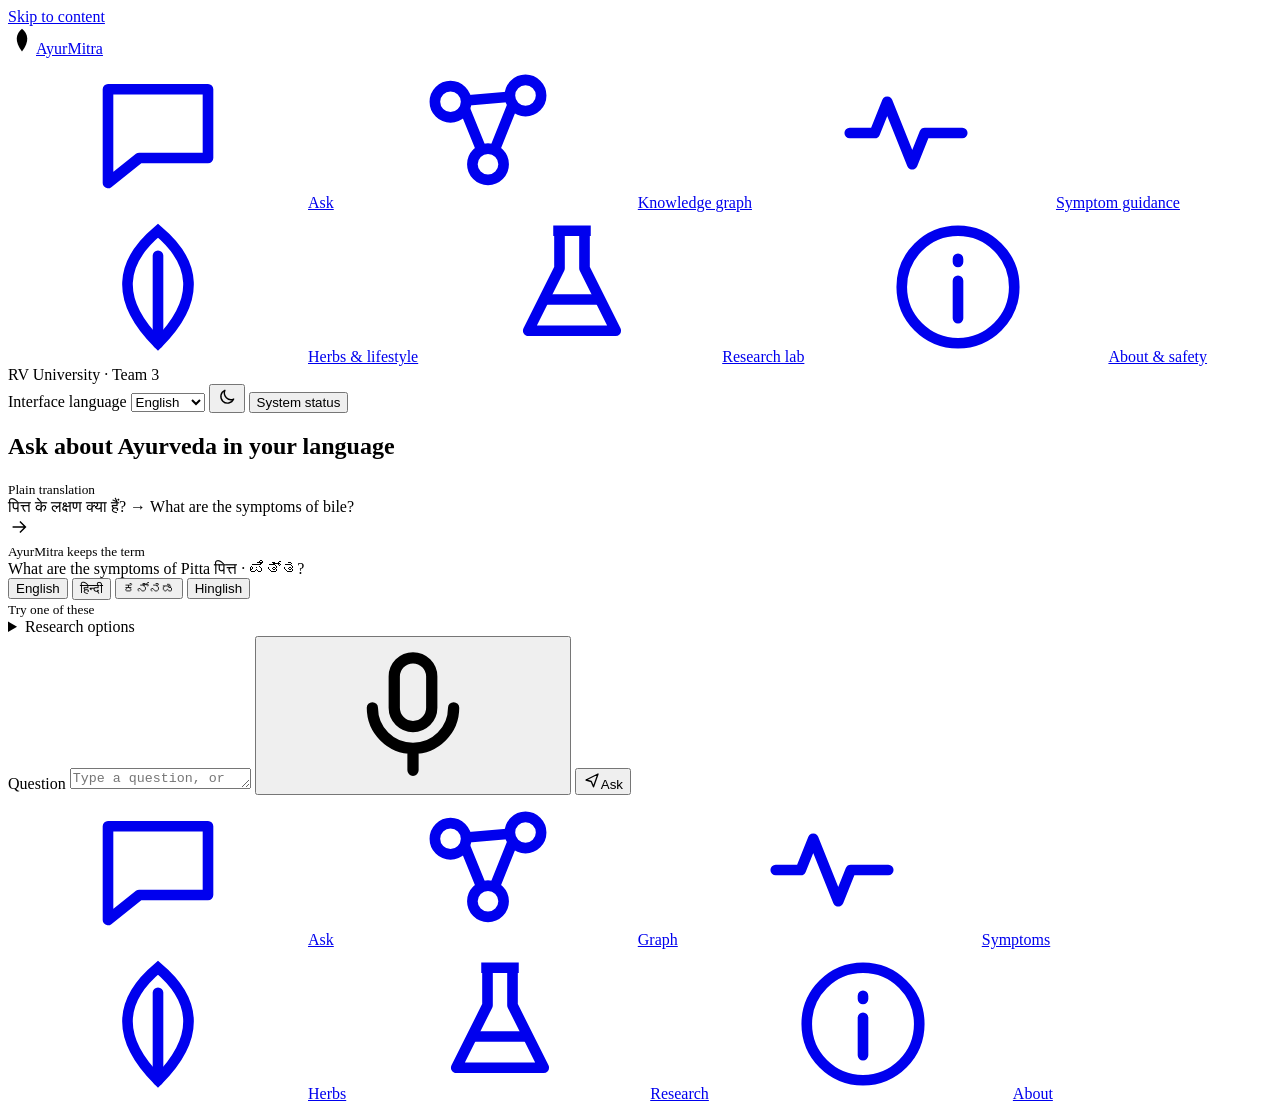
==== frontend/index.html @ a2501e75 "Phase 7: website (single-page app served by FastAPI, no build step) - Ask: language chips, starters," ====
<!doctype html>
<html lang="en">
<head>
<meta charset="utf-8">
<meta name="viewport" content="width=device-width, initial-scale=1">
<title>AyurMitra — multilingual Ayurveda knowledge</title>
<meta name="description" content="Ask about Ayurveda in English, Hindi or Kannada. Answers come from WHO, NAMASTE and IMPPAT sources, with every source shown. Educational use only.">
<link rel="icon" href="data:image/svg+xml,%3Csvg xmlns='http://www.w3.org/2000/svg' viewBox='0 0 32 32'%3E%3Cpath d='M16 3c7 6 9 14 0 26C7 17 9 9 16 3z' fill='%234F6F52'/%3E%3Cpath d='M16 8v20' stroke='%23F6F5EE' stroke-width='1.6'/%3E%3C/svg%3E">
<link rel="preconnect" href="https://fonts.googleapis.com"><link rel="preconnect" href="https://fonts.gstatic.com" crossorigin>
<link rel="stylesheet" href="https://fonts.googleapis.com/css2?family=Noto+Sans:wght@400;600&family=Noto+Sans+Devanagari:wght@400;600&family=Noto+Sans+Kannada:wght@400;600&family=Noto+Serif:wght@500&family=Noto+Serif+Devanagari:wght@500&family=Noto+Serif+Kannada:wght@500&display=swap" media="print" onload="this.media='all'">
<link rel="stylesheet" href="/assets/app.css">
</head>
<body>
<a class="skip" href="#main" data-i18n="skip">Skip to content</a>
<svg width="0" height="0" style="position:absolute" aria-hidden="true">
  <symbol id="i-ask" viewBox="0 0 24 24"><path d="M4 5h16v11H9l-5 4z" fill="none" stroke="currentColor" stroke-width="1.7" stroke-linejoin="round"/></symbol>
  <symbol id="i-graph" viewBox="0 0 24 24"><g fill="none" stroke="currentColor" stroke-width="1.7"><circle cx="6" cy="7" r="2.5"/><circle cx="18" cy="6" r="2.5"/><circle cx="12" cy="17" r="2.5"/><path d="M8.3 8.2l2.6 6.4M15.9 7.6l-2.8 7M8.5 6.8l7-.6"/></g></symbol>
  <symbol id="i-pulse" viewBox="0 0 24 24"><path d="M3 12h4l2-5 4 10 2-5h6" fill="none" stroke="currentColor" stroke-width="1.7" stroke-linejoin="round" stroke-linecap="round"/></symbol>
  <symbol id="i-leaf" viewBox="0 0 24 24"><g fill="none" stroke="currentColor" stroke-width="1.7" stroke-linecap="round"><path d="M12 3c6 5 7 11 0 18C5 14 6 8 12 3z"/><path d="M12 7v14"/></g></symbol>
  <symbol id="i-lab" viewBox="0 0 24 24"><g fill="none" stroke="currentColor" stroke-width="1.7" stroke-linejoin="round"><path d="M9 3h6M10 3v6l-5 10h14L14 9V3"/><path d="M7.5 14h9"/></g></symbol>
  <symbol id="i-info" viewBox="0 0 24 24"><g fill="none" stroke="currentColor" stroke-width="1.7"><circle cx="12" cy="12" r="9"/><path d="M12 11v6M12 7.5v.5" stroke-linecap="round"/></g></symbol>
  <symbol id="i-mic" viewBox="0 0 24 24"><g fill="none" stroke="currentColor" stroke-width="1.8" stroke-linecap="round"><rect x="9" y="3" width="6" height="11" rx="3"/><path d="M5.5 11a6.5 6.5 0 0013 0M12 17.5V21"/></g></symbol>
  <symbol id="i-send" viewBox="0 0 24 24"><path d="M4 12l16-8-6 17-3-7z" fill="none" stroke="currentColor" stroke-width="1.8" stroke-linejoin="round"/></symbol>
  <symbol id="i-speaker" viewBox="0 0 24 24"><g fill="none" stroke="currentColor" stroke-width="1.8" stroke-linejoin="round" stroke-linecap="round"><path d="M4 10v4h4l5 4V6L8 10z"/><path d="M16 9a4 4 0 010 6M18.5 6.5a7.5 7.5 0 010 11"/></g></symbol>
  <symbol id="i-moon" viewBox="0 0 24 24"><path d="M20 14.5A8 8 0 019.5 4a8 8 0 1010.5 10.5z" fill="none" stroke="currentColor" stroke-width="1.7" stroke-linejoin="round"/></symbol>
</svg>

<div class="app">
  <nav class="rail" aria-label="Main">
    <a class="brand" href="#/ask"><svg width="28" height="28" viewBox="0 0 32 32" aria-hidden="true"><path d="M16 3c7 6 9 14 0 26C7 17 9 9 16 3z" fill="var(--sage)"/><path d="M16 8v20" stroke="var(--paper)" stroke-width="1.6"/></svg>AyurMitra</a>
    <div class="nav" id="nav">
      <a href="#/ask"><svg><use href="#i-ask"/></svg><span data-i18n="nav_ask">Ask</span></a>
      <a href="#/graph"><svg><use href="#i-graph"/></svg><span data-i18n="nav_graph">Knowledge graph</span></a>
      <a href="#/symptoms"><svg><use href="#i-pulse"/></svg><span data-i18n="nav_symptoms">Symptom guidance</span></a>
      <a href="#/herbs"><svg><use href="#i-leaf"/></svg><span data-i18n="nav_herbs">Herbs &amp; lifestyle</span></a>
      <a href="#/research"><svg><use href="#i-lab"/></svg><span data-i18n="nav_research">Research lab</span></a>
      <a href="#/about"><svg><use href="#i-info"/></svg><span data-i18n="nav_about">About &amp; safety</span></a>
    </div>
    <div class="rail-foot"><span class="muted">RV University · Team 3</span></div>
  </nav>

  <main id="main" tabindex="-1">
    <div class="topbar" style="position:relative">
      <label class="sr" for="ui-lang">Interface language</label>
      <select id="ui-lang" class="select" aria-label="Interface language">
        <option value="en">English</option><option value="hi">हिन्दी</option><option value="kn">ಕನ್ನಡ</option>
      </select>
      <button id="theme" class="btn icon ghost" aria-label="Switch light or dark theme"><svg width="20" height="20"><use href="#i-moon"/></svg></button>
      <button id="status-btn" class="status" aria-expanded="false" aria-controls="status-pop"><span class="dot" id="status-dot"></span><span data-i18n="status">System status</span></button>
      <div id="status-pop" class="status-pop" hidden role="dialog" aria-label="System status"></div>
    </div>
    <div id="offline" class="err" hidden role="alert"></div>

    <!-- ASK -->
    <section class="view" id="view-ask" aria-labelledby="ask-h">
      <div class="column">
        <div class="hero">
          <h1 id="ask-h" data-i18n="hero_title">Ask about Ayurveda in your language</h1>
          <p data-i18n="hero_sub"></p>
          <div class="demo" aria-label="Example of term protection">
            <div class="side"><small data-i18n="demo_plain">Plain translation</small><br>पित्त के लक्षण क्या हैं? → What are the symptoms of <span class="bad">bile</span>?</div>
            <svg class="arrow" width="22" height="22" viewBox="0 0 24 24" aria-hidden="true"><path d="M5 12h13M13 6l6 6-6 6" fill="none" stroke="currentColor" stroke-width="1.6"/></svg>
            <div class="side"><small data-i18n="demo_protected">AyurMitra keeps the term</small><br>What are the symptoms of <span class="seal">Pitta <span class="alt">पित्त · ಪಿತ್ತ</span></span>?</div>
          </div>
        </div>
        <div class="langs" role="group" aria-label="Question language" id="qlangs">
          <button class="chip-btn" data-ql="en" aria-pressed="true">English</button>
          <button class="chip-btn" data-ql="hi" aria-pressed="false">हिन्दी</button>
          <button class="chip-btn" data-ql="kn" aria-pressed="false">ಕನ್ನಡ</button>
          <button class="chip-btn" data-ql="hinglish" aria-pressed="false">Hinglish</button>
        </div>
        <div id="thread" class="thread" aria-live="polite" aria-relevant="additions"></div>
        <div id="starters-wrap"><small data-i18n="starters">Try one of these</small><div class="starters" id="starters"></div></div>

        <details class="drawer" id="adv">
          <summary data-i18n="advanced">Research options</summary>
          <div class="grid">
            <label class="field"><span data-i18n="mode">System configuration</span>
              <select id="opt-mode" class="select">
                <option value="P2">P2 — P1 + knowledge graph</option><option value="P1">P1 — terminology preserved (proposed)</option>
                <option value="B1">B1 — hybrid, no term protection</option><option value="B0">B0 — BM25 only</option></select></label>
            <label class="field"><span data-i18n="answer_lang">Answer language</span>
              <select id="opt-lang" class="select"><option value="auto" data-i18n="auto">Same as question</option>
                <option value="en">English</option><option value="hi">हिन्दी</option><option value="kn">ಕನ್ನಡ</option></select></label>
            <label class="field"><span data-i18n="generator">Answer writer</span>
              <select id="opt-gen" class="select"><option value="extractive" data-i18n="extractive">Quote sources (default)</option>
                <option value="llm" data-i18n="llm">Language model, sources only</option></select></label>
            <label class="field"><span data-i18n="voice">Voice</span>
              <select id="opt-voice" class="select"><option value="female" data-i18n="female">Female</option><option value="male" data-i18n="male">Male</option></select></label>
          </div>
          <label class="check"><input type="checkbox" id="opt-web"> <span data-i18n="web">Allow web fallback</span></label>
          <label class="check"><input type="checkbox" id="opt-autoplay"> <span data-i18n="autoplay">Read answers aloud automatically</span></label>
          <label class="check"><input type="checkbox" id="opt-conv"> <span data-i18n="conv">Conversation mode</span></label>
        </details>

        <div id="rec-bar" class="rec-bar" hidden aria-live="assertive">
          <span data-i18n="recording">Listening</span> <span id="rec-time">0:00</span>
          <span class="meter" aria-hidden="true"><i id="rec-level"></i></span>
          <button class="btn ghost" id="rec-cancel" data-i18n="cancel">Cancel</button>
        </div>
        <form class="composer" id="composer">
          <label for="q" class="sr">Question</label>
          <textarea id="q" rows="1" data-i18n-ph="placeholder" placeholder="Type a question, or tap the microphone…" maxlength="1000"></textarea>
          <button type="button" class="mic" id="mic" aria-label="Speak your question (Alt+M)" aria-pressed="false"><svg><use href="#i-mic"/></svg></button>
          <button type="submit" class="btn primary" id="send"><svg width="18" height="18"><use href="#i-send"/></svg><span data-i18n="send">Ask</span></button>
        </form>
      </div>
    </section>

    <!-- GRAPH -->
    <section class="view" id="view-graph" hidden aria-labelledby="graph-h">
      <h1 id="graph-h" data-i18n="graph_title">Knowledge graph explorer</h1>
      <p class="muted" data-i18n="graph_sub"></p>
      <div class="stat-row panel" id="kg-stats" aria-live="polite"></div>
      <div class="toolbar">
        <div class="search"><label for="kg-q" class="sr">Search the graph</label>
          <input id="kg-q" role="combobox" aria-expanded="false" aria-controls="kg-ac" aria-autocomplete="list" autocomplete="off" data-i18n-ph="search_graph">
          <ul id="kg-ac" class="ac" role="listbox" hidden></ul></div>
        <label class="field" style="min-width:150px"><span><span data-i18n="depth">Depth</span>: <b id="kg-depth-v">1</b></span>
          <input type="range" id="kg-depth" min="1" max="3" value="1" aria-label="Depth in hops"></label>
        <button class="btn" id="kg-fit" data-i18n="fit">Fit</button>
        <button class="btn" id="kg-reset" data-i18n="reset">Reset</button>
        <button class="btn" id="kg-full" data-i18n="fullscreen">Full screen</button>
        <button class="btn" id="kg-png" data-i18n="png">Save PNG</button>
        <button class="btn" id="kg-json" data-i18n="json">Save JSON</button>
        <button class="btn" id="kg-listbtn" aria-pressed="false" data-i18n="list_view">List view</button>
      </div>
      <fieldset class="legend" id="kg-types" style="border:0;padding:0"><legend class="sr">Node types</legend></fieldset>
      <div class="cols">
        <div>
          <div class="canvas-wrap" id="kg-wrap"><canvas id="kg-canvas" aria-label="Interactive knowledge graph. Use the list view for a text version." role="img"></canvas></div>
          <div id="kg-list" hidden class="panel table-wrap"></div>
          <details class="drawer"><summary data-i18n="path">Show the path between two concepts</summary>
            <div class="toolbar"><input class="input" id="kg-from" aria-label="From concept" value="Tridosha" style="max-width:220px">
              <input class="input" id="kg-to" aria-label="To concept" value="Ashwagandha" style="max-width:220px">
              <button class="btn primary" id="kg-path" data-i18n="find_path">Find path</button></div>
            <div id="kg-path-out"></div></details>
        </div>
        <aside class="panel" id="kg-panel" aria-live="polite"><div class="empty">Select a node to see its sources.</div></aside>
      </div>
    </section>

    <!-- SYMPTOMS -->
    <section class="view" id="view-symptoms" hidden aria-labelledby="sym-h">
      <div class="column">
        <h1 id="sym-h" data-i18n="sym_title">Symptom guidance</h1>
        <p data-i18n="sym_sub"></p>
        <div class="notice calm">If symptoms are sudden or severe — chest pain, trouble breathing, the worst headache of your life, fainting, heavy bleeding — contact emergency services now.</div>
        <form class="composer" id="sym-form" style="position:static">
          <label for="sym-q" class="sr">Describe your symptoms</label>
          <textarea id="sym-q" rows="2" data-i18n-ph="sym_placeholder" maxlength="1000"></textarea>
          <button type="button" class="mic" id="sym-mic" aria-label="Speak your symptoms"><svg><use href="#i-mic"/></svg></button>
          <button class="btn primary" type="submit" data-i18n="sym_go">Show related concepts</button>
        </form>
        <div id="sym-out" aria-live="polite" style="margin-top:18px"></div>
      </div>
    </section>

    <!-- HERBS -->
    <section class="view" id="view-herbs" hidden aria-labelledby="herbs-h">
      <h1 id="herbs-h" data-i18n="herbs_title">Herbs &amp; lifestyle</h1>
      <p class="muted" data-i18n="herbs_sub"></p>
      <div class="notice">Recorded traditional uses are not evidence that a plant is effective or safe. AyurMitra gives no doses, preparations or contraindications.</div>
      <div class="cols">
        <div>
          <div class="search" style="margin-bottom:12px"><label for="herb-q" class="sr">Search herbs</label><input id="herb-q" data-i18n-ph="herb_search" autocomplete="off"></div>
          <div id="herb-results" class="grid-cards" aria-live="polite"></div>
          <h2 style="margin-top:28px" data-i18n="lifestyle">Daily life topics</h2>
          <div id="topics" class="langs"></div>
          <div id="topic-out" aria-live="polite"></div>
        </div>
        <aside class="panel" id="herb-detail" aria-live="polite"><div class="empty">Choose a herb to see its records.</div></aside>
      </div>
    </section>

    <!-- RESEARCH -->
    <section class="view" id="view-research" hidden aria-labelledby="res-h">
      <h1 id="res-h" data-i18n="research_title">Research lab</h1>
      <p class="muted" data-i18n="research_sub"></p>
      <div class="panel">
        <h2 data-i18n="compare">Compare B0 / B1 / P1 / P2</h2>
        <form class="toolbar" id="cmp-form"><label for="cmp-q" class="sr">Question to compare</label>
          <input class="input" id="cmp-q" style="flex:1;min-width:240px" value="ಪಿತ್ತಕ್ಕೆ ಸಂಬಂಧಿಸಿದ ಲಕ್ಷಣಗಳು ಯಾವುವು?">
          <button class="btn primary" type="submit" data-i18n="compare">Compare</button></form>
        <div id="cmp-out" class="compare" aria-live="polite"></div>
      </div>
      <div id="res-out" style="margin-top:18px"></div>
    </section>

    <!-- ABOUT -->
    <section class="view" id="view-about" hidden aria-labelledby="about-h">
      <div class="column" style="max-width:900px">
        <h1 id="about-h" data-i18n="about_title">About, sources and safety</h1>
        <div id="about-out"></div>
      </div>
    </section>
  </main>
</div>
<div class="disclaimer-bar" role="note" data-i18n="disclaimer_short"></div>
<nav class="mobile-nav" aria-label="Main (mobile)" id="mnav">
  <a href="#/ask"><svg><use href="#i-ask"/></svg><span data-i18n="nav_ask">Ask</span></a>
  <a href="#/graph"><svg><use href="#i-graph"/></svg><span data-i18n="nav_graph">Graph</span></a>
  <a href="#/symptoms"><svg><use href="#i-pulse"/></svg><span data-i18n="nav_symptoms">Symptoms</span></a>
  <a href="#/herbs"><svg><use href="#i-leaf"/></svg><span data-i18n="nav_herbs">Herbs</span></a>
  <a href="#/research"><svg><use href="#i-lab"/></svg><span data-i18n="nav_research">Research</span></a>
  <a href="#/about"><svg><use href="#i-info"/></svg><span data-i18n="nav_about">About</span></a>
</nav>
<script src="/assets/i18n.js"></script>
<script src="/assets/graph.js"></script>
<script src="/assets/app.js"></script>
</body>
</html>
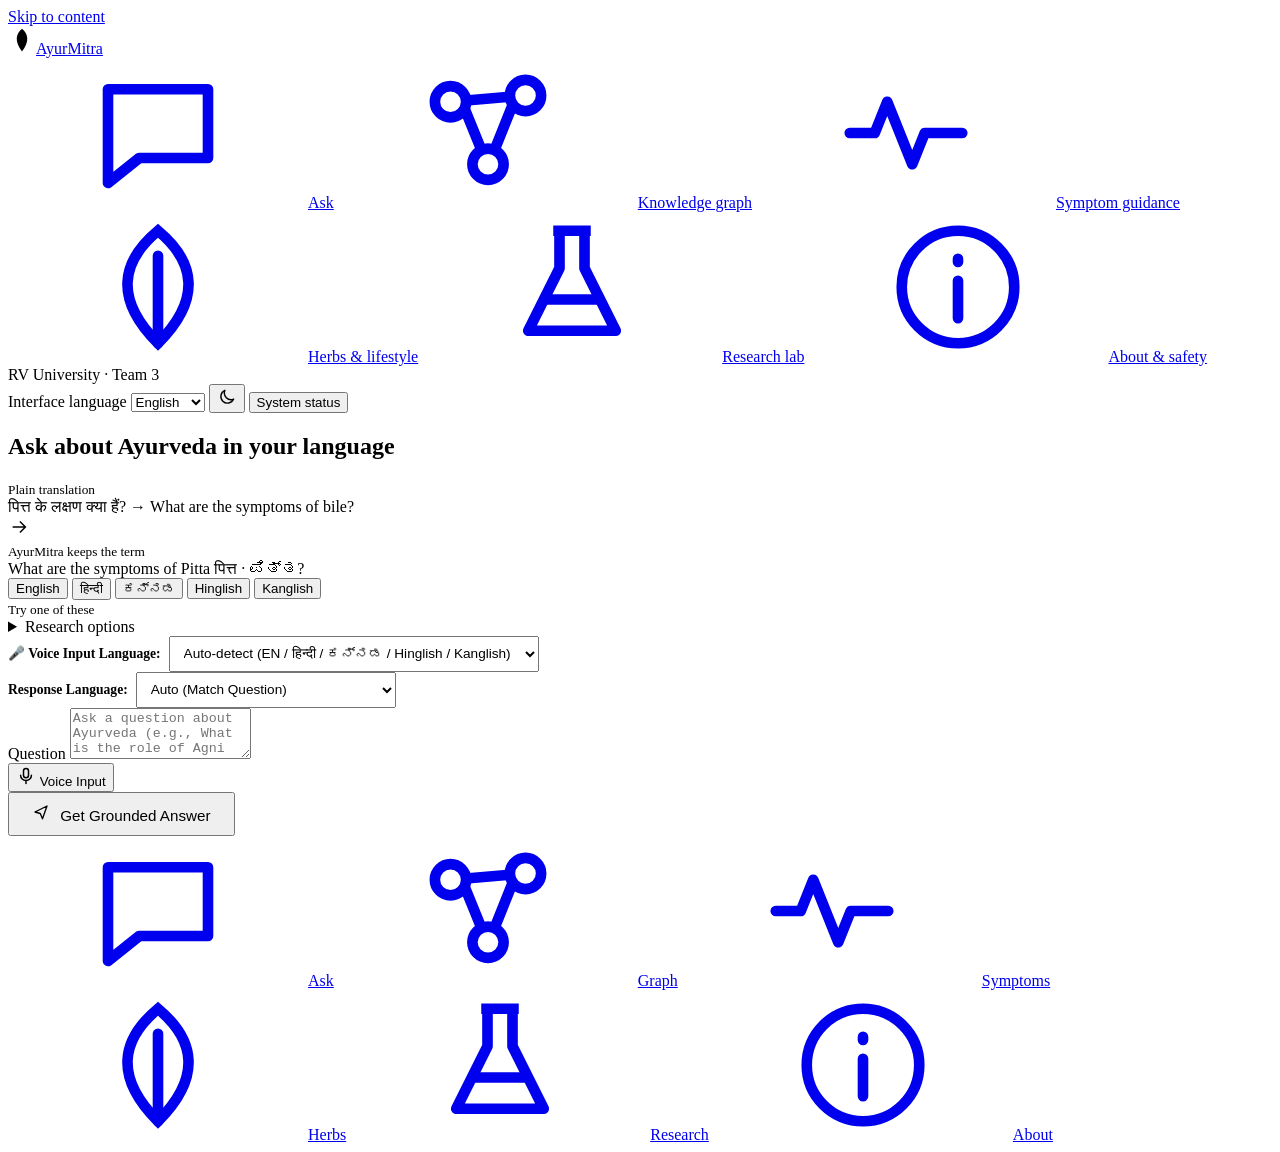
==== commit 791f7881: "feat: complete AyurMitra v2.2 universal multilingual RAG upgrade, multi-domain routing, and 37-query" ====
--- a/frontend/index.html
+++ b/frontend/index.html
@@ -68,6 +68,7 @@
           <button class="chip-btn" data-ql="hi" aria-pressed="false">हिन्दी</button>
           <button class="chip-btn" data-ql="kn" aria-pressed="false">ಕನ್ನಡ</button>
           <button class="chip-btn" data-ql="hinglish" aria-pressed="false">Hinglish</button>
+          <button class="chip-btn" data-ql="kanglish" aria-pressed="false">Kanglish</button>
         </div>
         <div id="thread" class="thread" aria-live="polite" aria-relevant="additions"></div>
         <div id="starters-wrap"><small data-i18n="starters">Try one of these</small><div class="starters" id="starters"></div></div>
@@ -81,7 +82,8 @@
                 <option value="B1">B1 — hybrid, no term protection</option><option value="B0">B0 — BM25 only</option></select></label>
             <label class="field"><span data-i18n="answer_lang">Answer language</span>
               <select id="opt-lang" class="select"><option value="auto" data-i18n="auto">Same as question</option>
-                <option value="en">English</option><option value="hi">हिन्दी</option><option value="kn">ಕನ್ನಡ</option></select></label>
+                <option value="en">English</option><option value="hi">हिन्दी</option><option value="kn">ಕನ್ನಡ</option>
+                <option value="hinglish">Hinglish</option><option value="kanglish">Kanglish</option></select></label>
             <label class="field"><span data-i18n="generator">Answer writer</span>
               <select id="opt-gen" class="select"><option value="extractive" data-i18n="extractive">Quote sources (default)</option>
                 <option value="llm" data-i18n="llm">Language model, sources only</option></select></label>
@@ -98,11 +100,53 @@
           <span class="meter" aria-hidden="true"><i id="rec-level"></i></span>
           <button class="btn ghost" id="rec-cancel" data-i18n="cancel">Cancel</button>
         </div>
-        <form class="composer" id="composer">
+        <div class="composer-toolbar" style="display:none">
+          <select id="voice-lang-legacy"></select>
+          <select id="opt-lang-quick-legacy"></select>
+        </div>
+        <form class="rag-composer-card" id="composer">
+          <!-- Row 1: Language Controls -->
+          <div class="rag-composer-toolbar">
+            <div style="display:flex;align-items:center;gap:8px;flex-wrap:wrap">
+              <span class="muted" style="font-weight:600;font-size:.85rem">🎤 Voice Input Language:</span>
+              <select id="voice-lang" class="select" style="min-height:36px;padding:4px 10px;font-size:.85rem" aria-label="Microphone input language">
+                <option value="auto">Auto-detect (EN / हिन्दी / ಕನ್ನಡ / Hinglish / Kanglish)</option>
+                <option value="en-IN">English (en-IN)</option>
+                <option value="hi-IN">हिन्दी / Hinglish (hi-IN)</option>
+                <option value="kn-IN">ಕನ್ನಡ / Kanglish (kn-IN)</option>
+              </select>
+            </div>
+            <div style="display:flex;align-items:center;gap:8px;flex-wrap:wrap">
+              <span class="muted" style="font-weight:600;font-size:.85rem">Response Language:</span>
+              <select id="opt-lang-quick" class="select" style="min-height:36px;padding:4px 10px;font-size:.85rem" aria-label="Response language">
+                <option value="auto">Auto (Match Question)</option>
+                <option value="en">English</option>
+                <option value="hi">हिन्दी (Hindi)</option>
+                <option value="kn">ಕನ್ನಡ (Kannada)</option>
+                <option value="hinglish">Hinglish (Hindi in Roman script)</option>
+                <option value="kanglish">Kanglish (Kannada in Roman script)</option>
+              </select>
+            </div>
+          </div>
+
+          <!-- Row 2: Large Multiline Textarea -->
           <label for="q" class="sr">Question</label>
-          <textarea id="q" rows="1" data-i18n-ph="placeholder" placeholder="Type a question, or tap the microphone…" maxlength="1000"></textarea>
-          <button type="button" class="mic" id="mic" aria-label="Speak your question (Alt+M)" aria-pressed="false"><svg><use href="#i-mic"/></svg></button>
-          <button type="submit" class="btn primary" id="send"><svg width="18" height="18"><use href="#i-send"/></svg><span data-i18n="send">Ask</span></button>
+          <textarea id="q" class="rag-composer-textarea" rows="3" data-i18n-ph="placeholder" placeholder="Ask a question about Ayurveda (e.g., What is the role of Agni in digestion?)..." maxlength="1500"></textarea>
+
+          <!-- Row 3: Action Controls -->
+          <div class="rag-composer-actions">
+            <div class="rag-action-group">
+              <button type="button" class="mic-btn-labeled" id="mic" aria-label="Speak your question (Alt+M)" aria-pressed="false">
+                <svg width="20" height="20"><use href="#i-mic"/></svg>
+                <span id="mic-label">Voice Input</span>
+              </button>
+              <span id="voice-transcript-badge" class="badge" style="display:none;background:var(--sage-wash);color:var(--sage-ink)">Transcript ready for review</span>
+            </div>
+            <button type="submit" class="btn primary" id="send" style="min-height:44px;padding:6px 22px;font-size:.95rem">
+              <svg width="18" height="18" style="margin-right:6px"><use href="#i-send"/></svg>
+              <span data-i18n="send">Get Grounded Answer</span>
+            </button>
+          </div>
         </form>
       </div>
     </section>
@@ -118,6 +162,8 @@
           <ul id="kg-ac" class="ac" role="listbox" hidden></ul></div>
         <label class="field" style="min-width:150px"><span><span data-i18n="depth">Depth</span>: <b id="kg-depth-v">1</b></span>
           <input type="range" id="kg-depth" min="1" max="3" value="1" aria-label="Depth in hops"></label>
+        <button class="btn icon" id="kg-zoomin" title="Zoom in" aria-label="Zoom in">+</button>
+        <button class="btn icon" id="kg-zoomout" title="Zoom out" aria-label="Zoom out">-</button>
         <button class="btn" id="kg-fit" data-i18n="fit">Fit</button>
         <button class="btn" id="kg-reset" data-i18n="reset">Reset</button>
         <button class="btn" id="kg-full" data-i18n="fullscreen">Full screen</button>
@@ -142,17 +188,64 @@
 
     <!-- SYMPTOMS -->
     <section class="view" id="view-symptoms" hidden aria-labelledby="sym-h">
-      <div class="column">
-        <h1 id="sym-h" data-i18n="sym_title">Symptom guidance</h1>
-        <p data-i18n="sym_sub"></p>
-        <div class="notice calm">If symptoms are sudden or severe — chest pain, trouble breathing, the worst headache of your life, fainting, heavy bleeding — contact emergency services now.</div>
-        <form class="composer" id="sym-form" style="position:static">
+      <div class="column" style="max-width:980px">
+        <h1 id="sym-h" data-i18n="sym_title">Symptom Evidence Explorer</h1>
+        <p class="lead muted" data-i18n="sym_sub">Explore how classical Ayurvedic literature (WHO Benchmarks &amp; NAMASTE) conceptualizes physical sensations into physiological tendencies. Non-diagnostic educational research tool.</p>
+        <div class="notice calm"><strong>Medical Safety Notice:</strong> If sensations are sudden, acute, or severe — chest distress, trouble breathing, thunderclap headache, fainting, heavy bleeding — contact emergency medical services immediately. AyurMitra does not manage acute emergencies.</div>
+        <form class="rag-composer-card" id="sym-form">
+          <!-- Row 1: Language Controls -->
+          <div class="rag-composer-toolbar">
+            <div style="display:flex;align-items:center;gap:8px;flex-wrap:wrap">
+              <span class="muted" style="font-weight:600;font-size:.85rem">Language mode:</span>
+              <select id="sym-lang" class="select" style="min-height:36px;padding:4px 10px;font-size:.85rem">
+                <option value="auto">Auto-detect (EN / हिन्दी / ಕನ್ನಡ / Code-mixed)</option>
+                <option value="en">English</option>
+                <option value="hi">हिन्दी (Devanagari)</option>
+                <option value="kn">ಕನ್ನಡ (Kannada)</option>
+              </select>
+            </div>
+            <div style="display:flex;align-items:center;gap:8px;flex-wrap:wrap">
+              <span class="muted" style="font-weight:600;font-size:.85rem">🎤 Voice Input Language:</span>
+              <select id="sym-voice-lang" class="select" style="min-height:36px;padding:4px 10px;font-size:.85rem">
+                <option value="auto">Auto-detect (EN / हिन्दी / ಕನ್ನಡ)</option>
+                <option value="en-IN">English (en-IN)</option>
+                <option value="hi-IN">हिन्दी (hi-IN)</option>
+                <option value="kn-IN">ಕನ್ನಡ (kn-IN)</option>
+              </select>
+            </div>
+          </div>
+
+          <!-- Row 2: Large Multiline Textarea -->
           <label for="sym-q" class="sr">Describe your symptoms</label>
-          <textarea id="sym-q" rows="2" data-i18n-ph="sym_placeholder" maxlength="1000"></textarea>
-          <button type="button" class="mic" id="sym-mic" aria-label="Speak your symptoms"><svg><use href="#i-mic"/></svg></button>
-          <button class="btn primary" type="submit" data-i18n="sym_go">Show related concepts</button>
+          <textarea id="sym-q" class="rag-composer-textarea" rows="3" data-i18n-ph="sym_placeholder" placeholder="Describe how you are feeling or enter your question here. You can type naturally in English, Hindi, Kannada, Hinglish or Kanglish." maxlength="1500"></textarea>
+
+          <!-- Row 3: Action Controls -->
+          <div class="rag-composer-actions">
+            <div class="rag-action-group">
+              <button type="button" class="mic-btn-labeled" id="sym-mic" aria-label="Speak your symptoms">
+                <svg width="20" height="20"><use href="#i-mic"/></svg>
+                <span>Voice Input</span>
+              </button>
+              <span id="sym-transcript-badge" class="badge" style="display:none;background:var(--sage-wash);color:var(--sage-ink)">Transcript ready for review</span>
+            </div>
+            <button class="btn primary" type="submit" id="sym-submit" style="min-height:44px;padding:6px 22px;font-size:.95rem">
+              <svg width="18" height="18" style="margin-right:6px"><use href="#i-pulse"/></svg>
+              <span>Explore Evidence</span>
+            </button>
+          </div>
         </form>
-        <div id="sym-out" aria-live="polite" style="margin-top:18px"></div>
+        <div id="sym-starters-wrap" style="margin-top:12px">
+          <small data-i18n="starters" style="font-weight:600;color:var(--ink-2)">Try one of these example sensations:</small>
+          <div class="starters" id="sym-starters"></div>
+        </div>
+        <div id="sym-out" aria-live="polite" style="margin-top:20px"></div>
+        <details class="drawer" id="sym-history-drawer" style="margin-top:24px">
+          <summary style="display:flex;justify-content:space-between;align-items:center">
+            <span>Local Session Query History (Private to this Browser)</span>
+            <button type="button" class="btn ghost" id="sym-clear-history" style="font-size:.78rem;padding:2px 10px;min-height:30px">Clear History</button>
+          </summary>
+          <div id="sym-history-list" style="padding:10px 0;font-size:.88rem"></div>
+        </details>
       </div>
     </section>
 
@@ -161,15 +254,74 @@
       <h1 id="herbs-h" data-i18n="herbs_title">Herbs &amp; lifestyle</h1>
       <p class="muted" data-i18n="herbs_sub"></p>
       <div class="notice">Recorded traditional uses are not evidence that a plant is effective or safe. AyurMitra gives no doses, preparations or contraindications.</div>
+
+      <!-- Context Banner for Symptom Navigation -->
+      <div id="herb-context-banner" class="panel" hidden style="margin-bottom:16px;background:var(--sage-soft);border:1px solid var(--sage-border);border-radius:8px;padding:14px 18px">
+        <div style="display:flex;justify-content:space-between;align-items:center;flex-wrap:wrap;gap:12px">
+          <div>
+            <h3 style="margin:0 0 4px;font-size:1.05rem;color:var(--sage-dark)">🌿 Personalized Recommendations for: <span id="herb-context-symptom" style="color:var(--ink-1)"></span></h3>
+            <div id="herb-context-dosha-badge" style="font-size:.88rem;color:var(--ink-2)">Classical humor association: <b id="herb-context-dosha" style="color:var(--sage-dark)"></b> · Grounded in IMPPAT 2.0 &amp; WHO/NAMASTE</div>
+          </div>
+          <button type="button" class="btn" id="herb-context-clear" style="font-size:.82rem;min-height:32px">Clear Filter &amp; View All Herbs</button>
+        </div>
+      </div>
+
       <div class="cols">
         <div>
-          <div class="search" style="margin-bottom:12px"><label for="herb-q" class="sr">Search herbs</label><input id="herb-q" data-i18n-ph="herb_search" autocomplete="off"></div>
+          <form class="rag-composer-card" id="herb-search-form" onsubmit="event.preventDefault();">
+            <!-- Row 1: Voice Language & Mode Filter Tabs -->
+            <div class="rag-composer-toolbar">
+              <div style="display:flex;align-items:center;gap:8px;flex-wrap:wrap">
+                <span class="muted" style="font-weight:600;font-size:.85rem">🎤 Voice Input Language:</span>
+                <select id="herb-voice-lang" class="select" style="min-height:36px;padding:4px 10px;font-size:.85rem" aria-label="Herb voice input language">
+                  <option value="auto">Auto-detect (EN / हिन्दी / ಕನ್ನಡ)</option>
+                  <option value="en-IN">English (en-IN)</option>
+                  <option value="hi-IN">हिन्दी (hi-IN)</option>
+                  <option value="kn-IN">ಕನ್ನಡ (kn-IN)</option>
+                </select>
+              </div>
+              <div id="herb-filters" class="langs" style="margin:0" role="group" aria-label="Herb search shortcuts"></div>
+            </div>
+
+            <!-- Row 2: Large Multiline Textarea -->
+            <label for="herb-q" class="sr">Search herbs, uses, or lifestyle</label>
+            <textarea id="herb-q" class="rag-composer-textarea" rows="3" data-i18n-ph="herb_search" placeholder="Ask about an herb, traditional use, lifestyle practice or any Ayurveda-related concern (e.g., Piles, digestive discomfort, sleep, Dinacharya)..." maxlength="1500"></textarea>
+
+            <!-- Row 3: Action Controls -->
+            <div class="rag-composer-actions">
+              <div class="rag-action-group">
+                <button type="button" class="mic-btn-labeled" id="herb-mic" aria-label="Speak herb name or condition" aria-pressed="false">
+                  <svg width="20" height="20"><use href="#i-mic"/></svg>
+                  <span>Voice Input</span>
+                </button>
+                <span id="herb-transcript-badge" class="badge" style="display:none;background:var(--sage-wash);color:var(--sage-ink)">Transcript ready for review</span>
+              </div>
+              <div style="display:flex;gap:8px;align-items:center">
+                <button type="button" class="btn ghost" id="herb-clear-btn" style="min-height:44px;padding:6px 14px">Clear</button>
+                <button type="submit" class="btn primary" id="herb-submit" style="min-height:44px;padding:6px 22px;font-size:.95rem">
+                  <svg width="18" height="18" style="margin-right:6px"><use href="#i-send"/></svg>
+                  <span>Search Traditional Records</span>
+                </button>
+              </div>
+            </div>
+          </form>
+
+          <!-- Herb Explanation and Results -->
+          <div id="herb-search-msg" style="margin:10px 0 16px;font-size:.92rem;color:var(--ink-2)"></div>
           <div id="herb-results" class="grid-cards" aria-live="polite"></div>
-          <h2 style="margin-top:28px" data-i18n="lifestyle">Daily life topics</h2>
+
+          <!-- Query-Driven Lifestyle RAG Output -->
+          <div id="lifestyle-search-section" style="margin-top:28px" hidden>
+            <h2 style="font-size:1.25rem;display:flex;align-items:center;gap:8px">☀️ Retrieved Classical Lifestyle Evidence</h2>
+            <div id="lifestyle-search-out" class="panel" style="margin-top:10px" aria-live="polite"></div>
+          </div>
+
+          <!-- Daily Life Topics Quick Exploration -->
+          <h2 style="margin-top:32px" data-i18n="lifestyle">Daily life topics (Quick Exploration)</h2>
           <div id="topics" class="langs"></div>
           <div id="topic-out" aria-live="polite"></div>
         </div>
-        <aside class="panel" id="herb-detail" aria-live="polite"><div class="empty">Choose a herb to see its records.</div></aside>
+        <aside class="panel" id="herb-detail" aria-live="polite"><div class="empty">Select an herb from the search results to inspect its botanical and classical Pharmacopoeia records.</div></aside>
       </div>
     </section>
 
@@ -189,8 +341,9 @@
 
     <!-- ABOUT -->
     <section class="view" id="view-about" hidden aria-labelledby="about-h">
-      <div class="column" style="max-width:900px">
-        <h1 id="about-h" data-i18n="about_title">About, sources and safety</h1>
+      <div class="column" style="max-width:1040px">
+        <h1 id="about-h" data-i18n="about_title">About, Sources &amp; Research Transparency</h1>
+        <p class="lead muted">Complete architectural transparency, peer-reviewed data provenance, live RAG pipeline inspection, and strict safety governance.</p>
         <div id="about-out"></div>
       </div>
     </section>
